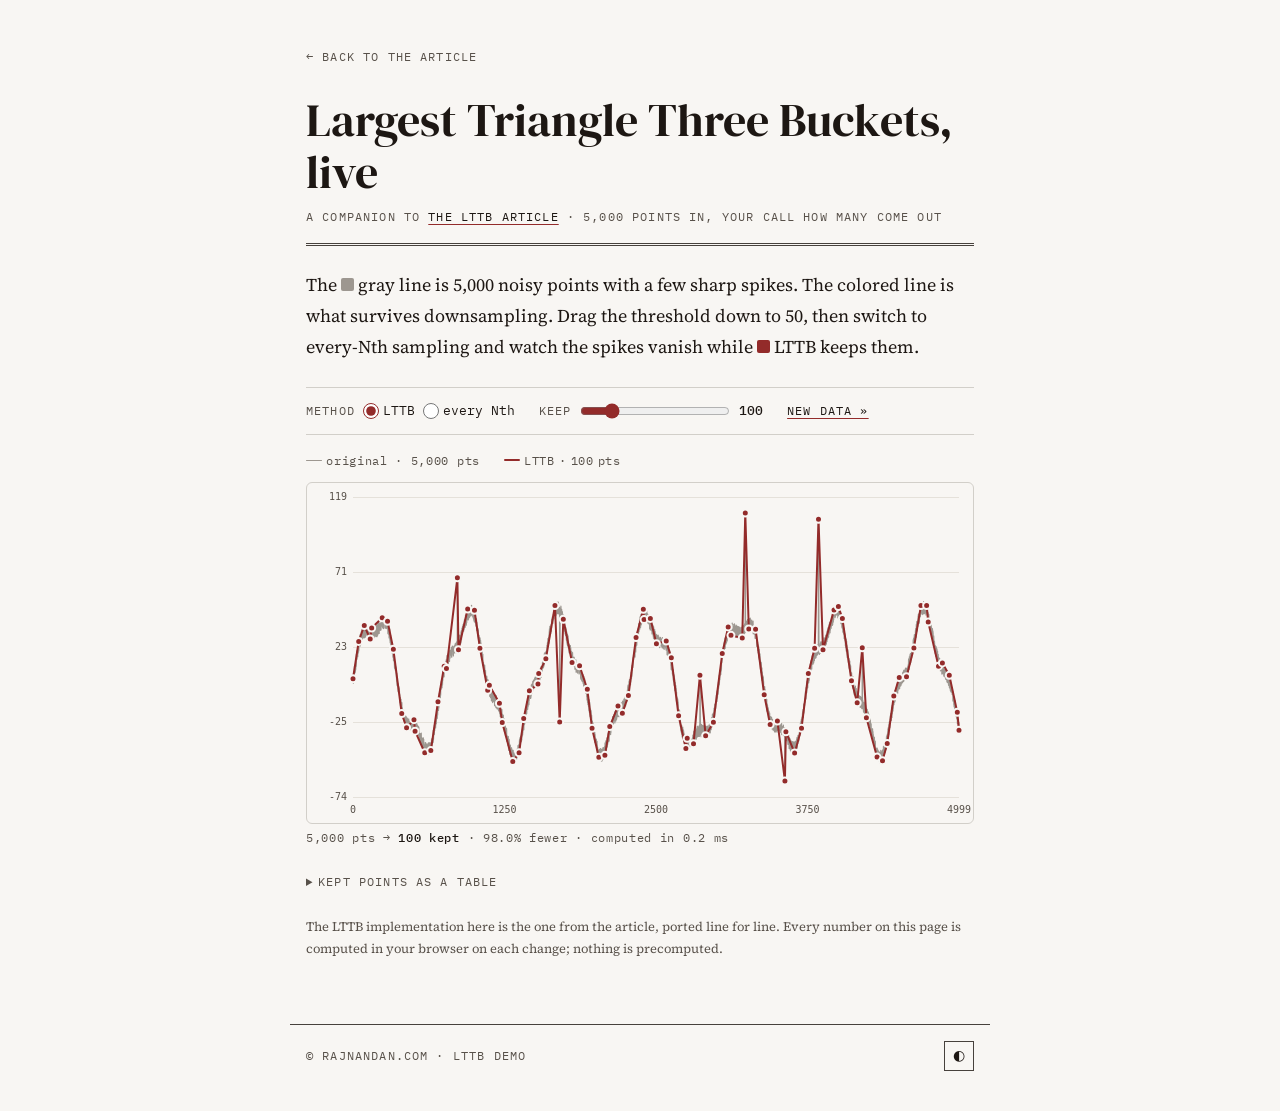
==== static/demos/lttb/index.html @ 4c00ee0b "Add interactive LTTB demo and de-slop the article - static/demos/lttb/: self-contained vanilla JS de" ====
<!doctype html>
<html lang="en">
<head>
<meta charset="utf-8" />
<meta name="viewport" content="width=device-width, initial-scale=1" />
<title>LTTB, live — Largest Triangle Three Buckets demo</title>
<meta name="description" content="Interactive demo of the Largest Triangle Three Buckets downsampling algorithm. Drag the threshold, switch methods, watch which points survive." />
<link rel="icon" href="/img/favicon-32x32.png" />
<script>
    // Match the blog's theme before first paint (serene stores "dark"/"light" under "theme").
    (function () {
        var t = null;
        try { t = localStorage.getItem("theme"); } catch (e) {}
        if (!t) t = matchMedia("(prefers-color-scheme: dark)").matches ? "dark" : "light";
        if (t === "dark") document.documentElement.classList.add("dark");
    })();
</script>
<link rel="preconnect" href="https://fonts.googleapis.com" />
<link rel="preconnect" href="https://fonts.gstatic.com" crossorigin />
<link
    href="https://fonts.googleapis.com/css2?family=DM+Serif+Display&family=Source+Serif+4:ital,opsz,wght@0,8..60,300..700;1,8..60,400&family=IBM+Plex+Mono:wght@400;500&display=swap"
    rel="stylesheet"
/>
<style>
    /* Hallmark · macrostructure: Long Document (demo variant) · genre: editorial · theme: Newsprint (design.md-managed)
     * nav: back-link masthead-lite · footer: Ft2 inline rule · enrichment: none — the chart IS the content
     * chart palette validated (dataviz six checks): light #932b2a/#00579a on #f8f6f3 · dark #cb6d64/#4e90d2 on #120f0b */
    /* Hallmark · pre-emit critique: P5 H4 E4 S4 R5 V4
     * contrast: pass (40–41) · slop: pass (42–45) · honest: pass (46) · chrome: pass (47)
     * tokens: pass (48) · responsive: pass (49) · icons: pass (30) · mobile: pass (34, 49, 50–57) */

    :root {
        --color-paper: oklch(97.5% 0.005 80);
        --color-paper-2: oklch(94.6% 0.007 80);
        --color-paper-raised: oklch(98.8% 0.005 80);
        --color-ink: oklch(21% 0.012 60);
        --color-ink-2: oklch(44% 0.014 70);
        --color-rule: oklch(85.5% 0.009 80);
        --color-rule-strong: oklch(38% 0.012 70);
        --color-accent: oklch(45% 0.14 25);
        --color-focus: oklch(50% 0.15 25);

        /* chart series — hex so canvas can read them; oklch equivalents in the stamp above */
        --chart-context: #9d9790;  /* original signal · oklch(68% 0.012 75) */
        --chart-lttb: #932b2a;     /* LTTB · the site oxblood · oklch(45% 0.14 25) */
        --chart-nth: #00579a;      /* every-Nth · oklch(45% 0.13 250) */
        --chart-label: #58514a;    /* axis tick text · oklch(44% 0.014 70) — 4.5:1+ on chart paper */
        --chart-grid: #e5e1da;
        --chart-paper: #f8f6f3;

        --font-display: "DM Serif Display", ui-serif, Georgia, serif;
        --font-body: "Source Serif 4", ui-serif, Georgia, serif;
        --font-mono: "IBM Plex Mono", ui-monospace, SFMono-Regular, monospace;

        --text-xs: 0.72rem;
        --text-sm: 0.8rem;
        --text-md: 1.2rem;

        --space-2xs: 0.25rem;
        --space-xs: 0.5rem;
        --space-sm: 0.75rem;
        --space-md: 1rem;
        --space-lg: 1.5rem;
        --space-xl: 2.5rem;
        --space-2xl: 4rem;

        --ease-out: cubic-bezier(0.16, 1, 0.3, 1);
        --dur-micro: 120ms;
        --dur-short: 220ms;
        --dur-long: 420ms;
        --rule-hair: 1px;
        --radius-img: 6px;
        --main-max-width: 700px;
    }

    .dark {
        --color-paper: oklch(17% 0.01 70);
        --color-paper-2: oklch(21% 0.012 72);
        --color-paper-raised: oklch(23% 0.012 72);
        --color-ink: oklch(92% 0.008 80);
        --color-ink-2: oklch(71% 0.012 78);
        --color-rule: oklch(33% 0.012 75);
        --color-rule-strong: oklch(76% 0.01 78);
        --color-accent: oklch(64% 0.12 27);
        --color-focus: oklch(68% 0.13 27);

        --chart-context: #625d56;  /* oklch(48% 0.012 75) */
        --chart-lttb: #cb6d64;     /* oklch(64% 0.12 27) */
        --chart-nth: #4e90d2;      /* oklch(64% 0.12 250) */
        --chart-label: #a6a199;    /* oklch(71% 0.012 78) */
        --chart-grid: #2b2622;
        --chart-paper: #120f0b;
    }

    * { box-sizing: border-box; margin: 0; }
    html, body { overflow-x: clip; }
    html { color-scheme: light dark; }
    body {
        background: var(--color-paper);
        color: var(--color-ink);
        font-family: var(--font-body);
        font-size: 18px;
        line-height: 1.72;
        transition: background var(--dur-short) var(--ease-out), color var(--dur-short) var(--ease-out);
    }

    main {
        max-width: var(--main-max-width);
        margin: 0 auto;
        padding: var(--space-xl) var(--space-md) var(--space-lg);
    }

    a { color: var(--color-ink); text-decoration: underline; text-decoration-color: var(--color-accent); text-underline-offset: 3px; text-decoration-thickness: 1px; }
    a:hover { color: var(--color-accent); text-decoration-thickness: 2px; }
    :focus-visible { outline: 2px solid var(--color-focus); outline-offset: 3px; }

    .backlink { font-family: var(--font-mono); font-size: var(--text-xs); letter-spacing: 0.1em; text-transform: uppercase; text-decoration: none; color: var(--color-ink-2); }
    .backlink:hover { color: var(--color-accent); text-decoration: underline; text-decoration-color: var(--color-accent); }

    header.masthead { margin-top: var(--space-lg); border-bottom: 3px double var(--color-rule-strong); padding-bottom: var(--space-md); }
    h1 { font-family: var(--font-display); font-weight: 400; font-style: normal; font-size: clamp(1.9rem, 5.4vw, 2.9rem); line-height: 1.12; overflow-wrap: anywhere; min-width: 0; }
    .dateline { font-family: var(--font-mono); font-size: var(--text-xs); letter-spacing: 0.1em; text-transform: uppercase; color: var(--color-ink-2); margin-top: var(--space-xs); }

    .lede { margin-top: var(--space-lg); }
    .lede .swatch { display: inline-block; width: 0.7em; height: 0.7em; border-radius: 2px; vertical-align: baseline; }

    /* — controls — */
    .controls {
        margin-top: var(--space-lg);
        border-top: var(--rule-hair) solid var(--color-rule);
        border-bottom: var(--rule-hair) solid var(--color-rule);
        padding: var(--space-sm) 0;
        display: flex;
        flex-wrap: wrap;
        align-items: center;
        gap: var(--space-xs) var(--space-lg);
        font-family: var(--font-mono);
        font-size: var(--text-sm);
    }
    .controls .group { display: flex; align-items: center; gap: var(--space-xs); min-width: 0; }
    .controls .lbl { font-size: var(--text-xs); letter-spacing: 0.1em; text-transform: uppercase; color: var(--color-ink-2); }
    .controls label.opt { display: inline-flex; align-items: center; gap: var(--space-2xs); cursor: pointer; }
    input[type="radio"] { accent-color: var(--color-accent); width: 1rem; height: 1rem; margin: 0; cursor: pointer; }
    input[type="range"] { accent-color: var(--color-accent); width: 150px; max-width: 38vw; margin: 0; cursor: pointer; }
    input[type="radio"]:disabled, input[type="range"]:disabled { cursor: not-allowed; opacity: 0.45; }
    #thVal { min-width: 3.2ch; text-align: right; font-weight: 500; }

    button.textlink {
        font-family: var(--font-mono); font-size: var(--text-xs); letter-spacing: 0.1em; text-transform: uppercase;
        background: none; border: none; padding: 0; cursor: pointer;
        color: var(--color-ink); text-decoration: underline; text-decoration-color: var(--color-accent);
        text-underline-offset: 3px; text-decoration-thickness: 1px;
    }
    button.textlink:hover { color: var(--color-accent); text-decoration-thickness: 2px; }
    button.textlink:active { color: var(--color-accent); }
    button.textlink:disabled { color: var(--color-ink-2); text-decoration-color: var(--color-ink-2); cursor: not-allowed; }

    /* — legend + stats — */
    .legend { display: flex; flex-wrap: wrap; gap: var(--space-2xs) var(--space-lg); margin-top: var(--space-md); font-family: var(--font-mono); font-size: var(--text-xs); letter-spacing: 0.06em; color: var(--color-ink-2); }
    .legend .key { display: inline-flex; align-items: center; gap: var(--space-2xs); }
    .legend .line { display: inline-block; width: 1.4em; height: 0; border-top: 2px solid; border-radius: 1px; }
    .legend .line.thin { border-top-width: 1.5px; }
    .stats { margin-top: var(--space-2xs); font-family: var(--font-mono); font-size: var(--text-xs); letter-spacing: 0.06em; color: var(--color-ink-2); }
    .stats strong { color: var(--color-ink); font-weight: 500; }

    /* — chart — */
    figure.chart { margin: var(--space-sm) 0 0; position: relative; border: var(--rule-hair) solid var(--color-rule); border-radius: var(--radius-img); background: var(--chart-paper); }
    #chart { display: block; width: 100%; height: 340px; border-radius: var(--radius-img); touch-action: pan-y; }
    #tooltip {
        position: absolute; pointer-events: none; display: none;
        background: var(--color-paper-raised); border: var(--rule-hair) solid var(--color-rule-strong); border-radius: 4px;
        padding: var(--space-2xs) var(--space-xs);
        font-family: var(--font-mono); font-size: var(--text-xs); line-height: 1.6; color: var(--color-ink); white-space: nowrap;
    }
    #tooltip .tt-kept { font-weight: 500; }

    /* — table view — */
    details.tableview { margin-top: var(--space-lg); font-family: var(--font-mono); font-size: var(--text-sm); }
    details.tableview summary { cursor: pointer; font-size: var(--text-xs); letter-spacing: 0.1em; text-transform: uppercase; color: var(--color-ink-2); }
    details.tableview summary:hover { color: var(--color-accent); }
    .tablewrap { max-height: 300px; overflow: auto; margin-top: var(--space-xs); border: var(--rule-hair) solid var(--color-rule); border-radius: 4px; }
    .tablewrap table { border-collapse: collapse; width: 100%; }
    .tablewrap th, .tablewrap td { text-align: right; padding: var(--space-2xs) var(--space-sm); border-bottom: var(--rule-hair) solid var(--color-rule); font-weight: 400; }
    .tablewrap th { position: sticky; top: 0; background: var(--color-paper-2); font-size: var(--text-xs); letter-spacing: 0.1em; text-transform: uppercase; color: var(--color-ink-2); }

    .note { margin-top: var(--space-lg); font-size: var(--text-sm); color: var(--color-ink-2); }

    /* — footer · Ft2 inline rule — */
    footer {
        max-width: var(--main-max-width); margin: var(--space-xl) auto 0;
        padding: var(--space-md) var(--space-md) var(--space-xl);
        border-top: var(--rule-hair) solid var(--color-rule-strong);
        display: flex; align-items: center; justify-content: space-between; gap: var(--space-md);
        font-family: var(--font-mono); font-size: var(--text-xs); letter-spacing: 0.1em; text-transform: uppercase; color: var(--color-ink-2);
    }
    footer a { color: var(--color-ink-2); text-decoration: none; }
    footer a:hover { color: var(--color-accent); text-decoration: underline; text-decoration-color: var(--color-accent); }
    #themeToggle {
        width: 1.9rem; height: 1.9rem; flex: none;
        background: none; border: var(--rule-hair) solid var(--color-rule-strong); border-radius: 0;
        color: var(--color-ink); font-size: 0.85rem; line-height: 1; cursor: pointer;
        transition: color var(--dur-micro) var(--ease-out);
    }
    #themeToggle:hover { color: var(--color-accent); }
    #themeToggle:active { color: var(--color-accent); border-color: var(--color-accent); }

    /* entrance — one orchestrated rise-in, nothing animates on scroll */
    @media (prefers-reduced-motion: no-preference) {
        .rise { animation: rise var(--dur-long) var(--ease-out) backwards; }
        .rise:nth-child(2) { animation-delay: 60ms; }
        .rise:nth-child(3) { animation-delay: 120ms; }
        @keyframes rise { from { opacity: 0; transform: translateY(10px); } }
    }
    @media (prefers-reduced-motion: reduce) {
        * { transition-duration: 150ms !important; animation: none !important; }
    }

    @media (max-width: 480px) {
        body { font-size: 17px; }
        #chart { height: 260px; }
        .controls { gap: var(--space-xs) var(--space-md); }
    }
</style>
</head>
<body>
<main>
    <a class="backlink" href="/posts/largest-triangle-three-buckets-downsampling/">&larr; Back to the article</a>

    <header class="masthead rise">
        <h1>Largest Triangle Three Buckets, live</h1>
        <p class="dateline">A companion to <a href="/posts/largest-triangle-three-buckets-downsampling/">the LTTB article</a> &middot; 5,000 points in, your call how many come out</p>
    </header>

    <p class="lede rise">The <span class="swatch" aria-hidden="true" style="background: var(--chart-context)"></span> gray line is 5,000 noisy points with a few sharp spikes. The colored line is what survives downsampling. Drag the threshold down to 50, then switch to every-Nth sampling and watch the spikes vanish while <span class="swatch" aria-hidden="true" style="background: var(--chart-lttb)"></span> LTTB keeps them.</p>

    <div class="controls rise" role="group" aria-label="Downsampling controls">
        <div class="group" role="radiogroup" aria-label="Method">
            <span class="lbl" id="methodLbl">Method</span>
            <label class="opt"><input type="radio" name="method" value="lttb" checked /> LTTB</label>
            <label class="opt"><input type="radio" name="method" value="nth" /> every&nbsp;Nth</label>
        </div>
        <div class="group">
            <label class="lbl" for="threshold">Keep</label>
            <input type="range" id="threshold" min="10" max="500" step="10" value="100" />
            <span id="thVal" aria-hidden="true">100</span>
        </div>
        <button class="textlink" id="regen" type="button">new data &raquo;</button>
    </div>

    <div class="legend" aria-hidden="true">
        <span class="key"><span class="line thin" style="border-color: var(--chart-context)"></span> original &middot; 5,000 pts</span>
        <span class="key" id="legendMethod"><span class="line" style="border-color: var(--chart-lttb)"></span> <span id="legendLabel">LTTB</span> &middot; <span id="legendCount">100</span> pts</span>
    </div>

    <figure class="chart">
        <canvas id="chart" role="img" aria-label="Line chart comparing the original series with its downsampled version"></canvas>
        <div id="tooltip"></div>
    </figure>
    <p class="stats" id="stats" aria-live="polite"></p>

    <details class="tableview">
        <summary>Kept points as a table</summary>
        <div class="tablewrap" tabindex="0">
            <table id="pointTable">
                <thead><tr><th scope="col">x (index)</th><th scope="col">y (value)</th></tr></thead>
                <tbody></tbody>
            </table>
        </div>
    </details>

    <p class="note">The LTTB implementation here is the one from the article, ported line for line. Every number on this page is computed in your browser on each change; nothing is precomputed.</p>
</main>

<footer>
    <span>&copy; <a href="/">rajnandan.com</a> &middot; LTTB demo</span>
    <button id="themeToggle" type="button" aria-label="Toggle dark mode">&#9680;</button>
</footer>

<script>
"use strict";

/* ------------------------------ algorithms ------------------------------ */

// Ported from the article's TypeScript, types dropped.
function largestTriangleThreeBuckets(data, threshold) {
    const dataLength = data.length;
    if (threshold >= dataLength) return data;
    if (threshold <= 2) return [data[0], data[dataLength - 1]];

    const sampled = [data[0]];
    const bucketSize = (dataLength - 2) / (threshold - 2);
    let a = 0;

    for (let i = 0; i < threshold - 2; i++) {
        let avgX = 0, avgY = 0;
        const avgRangeStart = Math.floor((i + 1) * bucketSize) + 1;
        const avgRangeEnd = Math.min(Math.floor((i + 2) * bucketSize) + 1, dataLength);
        const avgRangeLength = avgRangeEnd - avgRangeStart;
        for (let j = avgRangeStart; j < avgRangeEnd; j++) {
            avgX += data[j].x;
            avgY += data[j].y;
        }
        avgX /= avgRangeLength;
        avgY /= avgRangeLength;

        const rangeStart = Math.floor(i * bucketSize) + 1;
        const rangeEnd = Math.floor((i + 1) * bucketSize) + 1;
        const pointA = data[a];

        let maxArea = -1, maxAreaPoint = 0;
        for (let j = rangeStart; j < rangeEnd; j++) {
            const area = Math.abs(
                (pointA.x - avgX) * (data[j].y - pointA.y) -
                (pointA.x - data[j].x) * (avgY - pointA.y)
            ) * 0.5;
            if (area > maxArea) { maxArea = area; maxAreaPoint = j; }
        }
        sampled.push(data[maxAreaPoint]);
        a = maxAreaPoint;
    }
    sampled.push(data[dataLength - 1]);
    return sampled;
}

function everyNth(data, threshold) {
    const step = Math.ceil(data.length / threshold);
    const out = [];
    for (let i = 0; i < data.length; i += step) out.push(data[i]);
    if (out[out.length - 1] !== data[data.length - 1]) out.push(data[data.length - 1]);
    return out;
}

/* ------------------------------ data ------------------------------ */

function mulberry32(seed) {
    return function () {
        seed |= 0; seed = (seed + 0x6d2b79f5) | 0;
        let t = Math.imul(seed ^ (seed >>> 15), 1 | seed);
        t = (t + Math.imul(t ^ (t >>> 7), 61 | t)) ^ t;
        return ((t ^ (t >>> 14)) >>> 0) / 4294967296;
    };
}

const N = 5000;
function generate(seed) {
    const rnd = mulberry32(seed);
    const data = new Array(N);
    for (let i = 0; i < N; i++) {
        const y = Math.sin(i / 120) * 40 + Math.sin(i / 37) * 8 + (rnd() - 0.5) * 8;
        data[i] = { x: i, y };
    }
    // a handful of sharp spikes — the anomalies a dashboard must not hide
    const spikes = 7;
    for (let s = 0; s < spikes; s++) {
        const at = 100 + Math.floor(rnd() * (N - 200));
        const height = (30 + rnd() * 55) * (rnd() < 0.5 ? -1 : 1);
        const width = 2 + Math.floor(rnd() * 3);
        for (let w = 0; w < width; w++) {
            data[at + w].y += height * (1 - w / width);
        }
    }
    return data;
}

/* ------------------------------ state ------------------------------ */

let seed = 1923;                 // fixed first paint; "new data" reseeds
let data = generate(seed);
let method = "lttb";
let threshold = 100;
let sampled = [];
let computeMs = 0;

function resample() {
    const t0 = performance.now();
    sampled = method === "lttb"
        ? largestTriangleThreeBuckets(data, threshold)
        : everyNth(data, threshold);
    computeMs = performance.now() - t0;
}

/* ------------------------------ chart ------------------------------ */

const canvas = document.getElementById("chart");
const ctx = canvas.getContext("2d");
const tooltip = document.getElementById("tooltip");
const PAD = { top: 14, right: 14, bottom: 26, left: 46 };

function cssVar(name) {
    return getComputedStyle(document.documentElement).getPropertyValue(name).trim();
}

function extent() {
    let min = Infinity, max = -Infinity;
    for (const p of data) { if (p.y < min) min = p.y; if (p.y > max) max = p.y; }
    const pad = (max - min) * 0.06;
    return [min - pad, max + pad];
}

function draw() {
    const dpr = window.devicePixelRatio || 1;
    const w = canvas.clientWidth, h = canvas.clientHeight;
    if (canvas.width !== w * dpr || canvas.height !== h * dpr) {
        canvas.width = w * dpr; canvas.height = h * dpr;
    }
    ctx.setTransform(dpr, 0, 0, dpr, 0, 0);
    ctx.clearRect(0, 0, w, h);

    const [yMin, yMax] = extent();
    const px = x => PAD.left + (x / (N - 1)) * (w - PAD.left - PAD.right);
    const py = y => PAD.top + (1 - (y - yMin) / (yMax - yMin)) * (h - PAD.top - PAD.bottom);

    const gridColor = cssVar("--chart-grid");
    const inkFaint = cssVar("--chart-context");
    const methodColor = cssVar(method === "lttb" ? "--chart-lttb" : "--chart-nth");
    const paper = cssVar("--chart-paper");

    // recessive grid: 4 horizontal hairlines + mono labels, no spines
    ctx.font = "10px " + cssVar("--font-mono");
    ctx.fillStyle = cssVar("--chart-label");
    ctx.strokeStyle = gridColor;
    ctx.lineWidth = 1;
    const ticks = 4;
    for (let i = 0; i <= ticks; i++) {
        const v = yMin + ((yMax - yMin) * i) / ticks;
        const y = Math.round(py(v)) + 0.5;
        ctx.beginPath(); ctx.moveTo(PAD.left, y); ctx.lineTo(w - PAD.right, y); ctx.stroke();
        ctx.textAlign = "right"; ctx.textBaseline = "middle";
        ctx.fillText(v.toFixed(0), PAD.left - 6, y);
    }
    ctx.textAlign = "center"; ctx.textBaseline = "top";
    for (const xv of [0, 1250, 2500, 3750, 4999]) {
        ctx.fillText(String(xv), px(xv), h - PAD.bottom + 8);
    }

    // original series — thin context line
    ctx.strokeStyle = inkFaint;
    ctx.lineWidth = 1.25;
    ctx.beginPath();
    for (let i = 0; i < N; i++) {
        const X = px(data[i].x), Y = py(data[i].y);
        i === 0 ? ctx.moveTo(X, Y) : ctx.lineTo(X, Y);
    }
    ctx.stroke();

    // downsampled series — 2px line
    ctx.strokeStyle = methodColor;
    ctx.lineWidth = 2;
    ctx.lineJoin = "round";
    ctx.beginPath();
    for (let i = 0; i < sampled.length; i++) {
        const X = px(sampled[i].x), Y = py(sampled[i].y);
        i === 0 ? ctx.moveTo(X, Y) : ctx.lineTo(X, Y);
    }
    ctx.stroke();

    // markers with a paper ring, only while they stay readable
    if (sampled.length <= 220) {
        for (const p of sampled) {
            const X = px(p.x), Y = py(p.y);
            ctx.beginPath(); ctx.arc(X, Y, 3.5, 0, Math.PI * 2);
            ctx.fillStyle = methodColor; ctx.fill();
            ctx.lineWidth = 2; ctx.strokeStyle = paper; ctx.stroke();
        }
    }

    canvas.setAttribute("aria-label",
        "Line chart. Original series of 5,000 points drawn in gray; " +
        (method === "lttb" ? "LTTB" : "every-Nth") + " downsample of " +
        sampled.length + " points drawn on top.");
}

/* ------------------------------ tooltip ------------------------------ */

function nearestIndex(arr, x) {
    let lo = 0, hi = arr.length - 1;
    while (hi - lo > 1) {
        const mid = (lo + hi) >> 1;
        arr[mid].x < x ? (lo = mid) : (hi = mid);
    }
    return x - arr[lo].x <= arr[hi].x - x ? lo : hi;
}

canvas.addEventListener("pointermove", e => {
    const rect = canvas.getBoundingClientRect();
    const w = canvas.clientWidth;
    const frac = (e.clientX - rect.left - PAD.left) / (w - PAD.left - PAD.right);
    if (frac < 0 || frac > 1) { tooltip.style.display = "none"; return; }
    const x = Math.round(frac * (N - 1));
    const orig = data[x];
    const kept = sampled[nearestIndex(sampled, x)];
    tooltip.innerHTML =
        "x " + x +
        "<br />original " + orig.y.toFixed(1) +
        "<br /><span class=\"tt-kept\">kept x " + kept.x + " &middot; " + kept.y.toFixed(1) + "</span>";
    tooltip.style.display = "block";
    const tw = tooltip.offsetWidth;
    const left = Math.min(Math.max(e.clientX - rect.left + 12, 0), w - tw - 4);
    tooltip.style.left = left + "px";
    tooltip.style.top = (e.clientY - rect.top - tooltip.offsetHeight - 12) + "px";
});
canvas.addEventListener("pointerleave", () => { tooltip.style.display = "none"; });

/* ------------------------------ render ------------------------------ */

const statsEl = document.getElementById("stats");
const tbody = document.querySelector("#pointTable tbody");

function render() {
    resample();
    draw();
    const pct = (100 * (1 - sampled.length / N)).toFixed(1);
    statsEl.innerHTML =
        N.toLocaleString() + " pts &rarr; <strong>" + sampled.length.toLocaleString() +
        " kept</strong> &middot; " + pct + "% fewer &middot; computed in " +
        (computeMs < 0.05 ? "&lt;0.1" : computeMs.toFixed(1)) + " ms";
    document.getElementById("legendLabel").textContent = method === "lttb" ? "LTTB" : "every Nth";
    document.getElementById("legendCount").textContent = sampled.length;
    document.querySelector("#legendMethod .line").style.borderColor =
        "var(" + (method === "lttb" ? "--chart-lttb" : "--chart-nth") + ")";

    const rows = sampled.map(p => "<tr><td>" + p.x + "</td><td>" + p.y.toFixed(2) + "</td></tr>");
    tbody.innerHTML = rows.join("");
}

/* ------------------------------ controls ------------------------------ */

document.querySelectorAll("input[name=method]").forEach(r =>
    r.addEventListener("change", () => { method = r.value; render(); })
);
const slider = document.getElementById("threshold");
slider.addEventListener("input", () => {
    threshold = Number(slider.value);
    document.getElementById("thVal").textContent = threshold;
    render();
});
document.getElementById("regen").addEventListener("click", () => {
    seed = (Math.random() * 2 ** 31) | 0;
    data = generate(seed);
    render();
});
new ResizeObserver(() => draw()).observe(canvas);

document.getElementById("themeToggle").addEventListener("click", () => {
    const dark = document.documentElement.classList.toggle("dark");
    try { localStorage.setItem("theme", dark ? "dark" : "light"); } catch (e) {}
    draw();
});

/* self-check: first/last preserved, output length equals threshold */
(function () {
    const t = largestTriangleThreeBuckets(data, 100);
    console.assert(t.length === 100, "LTTB length");
    console.assert(t[0] === data[0] && t[t.length - 1] === data[N - 1], "LTTB endpoints");
})();

render();
</script>
</body>
</html>
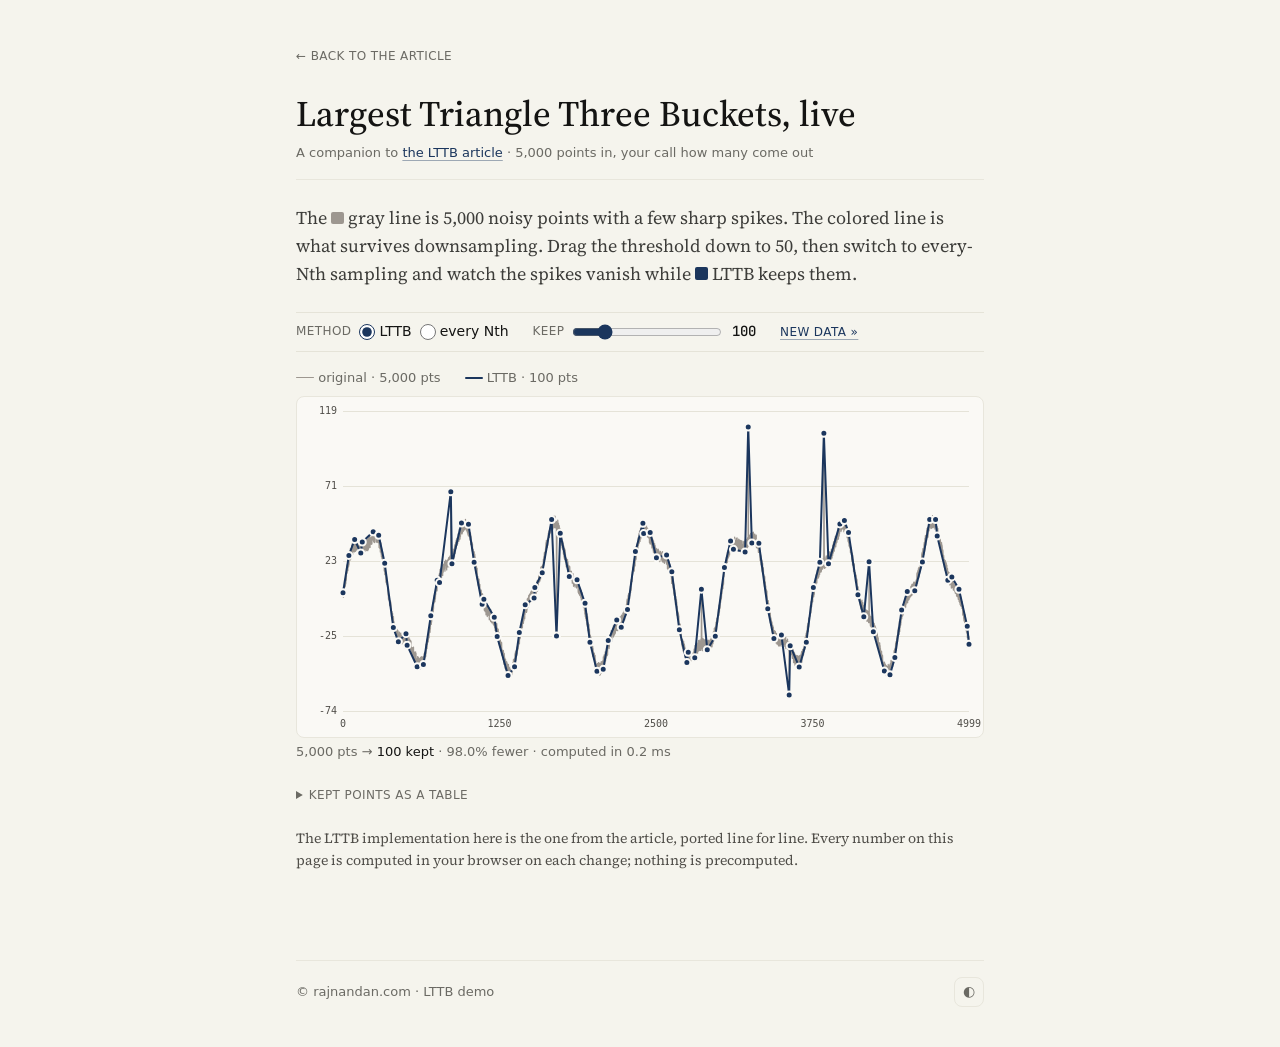
==== commit b18fff85: "updated readme" ====
--- a/static/demos/lttb/index.html
+++ b/static/demos/lttb/index.html
@@ -7,10 +7,11 @@
 <meta name="description" content="Interactive demo of the Largest Triangle Three Buckets downsampling algorithm. Drag the threshold, switch methods, watch which points survive." />
 <link rel="icon" href="/img/favicon-32x32.png" />
 <script>
-    // Match the blog's theme before first paint (serene stores "dark"/"light" under "theme").
+    // Match the blog's theme before first paint. Serene keeps "dark"/"light"
+    // under "theme" in sessionStorage, not localStorage.
     (function () {
         var t = null;
-        try { t = localStorage.getItem("theme"); } catch (e) {}
+        try { t = sessionStorage.getItem("theme"); } catch (e) {}
         if (!t) t = matchMedia("(prefers-color-scheme: dark)").matches ? "dark" : "light";
         if (t === "dark") document.documentElement.classList.add("dark");
     })();
@@ -18,90 +19,94 @@
 <link rel="preconnect" href="https://fonts.googleapis.com" />
 <link rel="preconnect" href="https://fonts.gstatic.com" crossorigin />
 <link
-    href="https://fonts.googleapis.com/css2?family=DM+Serif+Display&family=Source+Serif+4:ital,opsz,wght@0,8..60,300..700;1,8..60,400&family=IBM+Plex+Mono:wght@400;500&display=swap"
+    href="https://fonts.googleapis.com/css2?family=JetBrains+Mono:wght@400..500&family=Source+Serif+4:ital,opsz,wght@0,8..60,400..500;1,8..60,400&display=swap"
     rel="stylesheet"
 />
 <style>
-    /* Hallmark · macrostructure: Long Document (demo variant) · genre: editorial · theme: Newsprint (design.md-managed)
-     * nav: back-link masthead-lite · footer: Ft2 inline rule · enrichment: none — the chart IS the content
-     * chart palette validated (dataviz six checks): light #932b2a/#00579a on #f8f6f3 · dark #cb6d64/#4e90d2 on #120f0b */
-    /* Hallmark · pre-emit critique: P5 H4 E4 S4 R5 V4
-     * contrast: pass (40–41) · slop: pass (42–45) · honest: pass (46) · chrome: pass (47)
-     * tokens: pass (48) · responsive: pass (49) · icons: pass (30) · mobile: pass (34, 49, 50–57) */
+    /* LTTB demo · design system: Kami (紙) — see /design.md.
+     * Warm parchment, one ink-blue accent, one serif, flat surfaces.
+     * Chart series follow Kami's data palette: primary #1b365d, secondary
+     * #504e49, context warm gray. Canvas reads the --chart-* vars directly. */
 
     :root {
-        --color-paper: oklch(97.5% 0.005 80);
-        --color-paper-2: oklch(94.6% 0.007 80);
-        --color-paper-raised: oklch(98.8% 0.005 80);
-        --color-ink: oklch(21% 0.012 60);
-        --color-ink-2: oklch(44% 0.014 70);
-        --color-rule: oklch(85.5% 0.009 80);
-        --color-rule-strong: oklch(38% 0.012 70);
-        --color-accent: oklch(45% 0.14 25);
-        --color-focus: oklch(50% 0.15 25);
-
-        /* chart series — hex so canvas can read them; oklch equivalents in the stamp above */
-        --chart-context: #9d9790;  /* original signal · oklch(68% 0.012 75) */
-        --chart-lttb: #932b2a;     /* LTTB · the site oxblood · oklch(45% 0.14 25) */
-        --chart-nth: #00579a;      /* every-Nth · oklch(45% 0.13 250) */
-        --chart-label: #58514a;    /* axis tick text · oklch(44% 0.014 70) — 4.5:1+ on chart paper */
-        --chart-grid: #e5e1da;
-        --chart-paper: #f8f6f3;
-
-        --font-display: "DM Serif Display", ui-serif, Georgia, serif;
-        --font-body: "Source Serif 4", ui-serif, Georgia, serif;
-        --font-mono: "IBM Plex Mono", ui-monospace, SFMono-Regular, monospace;
-
-        --text-xs: 0.72rem;
-        --text-sm: 0.8rem;
-        --text-md: 1.2rem;
-
-        --space-2xs: 0.25rem;
-        --space-xs: 0.5rem;
-        --space-sm: 0.75rem;
-        --space-md: 1rem;
-        --space-lg: 1.5rem;
-        --space-xl: 2.5rem;
-        --space-2xl: 4rem;
-
-        --ease-out: cubic-bezier(0.16, 1, 0.3, 1);
-        --dur-micro: 120ms;
-        --dur-short: 220ms;
-        --dur-long: 420ms;
-        --rule-hair: 1px;
-        --radius-img: 6px;
-        --main-max-width: 700px;
+        --color-bg: #f5f4ed;
+        --color-surface: #faf9f5;
+        --color-control: #e8e6dc;
+        --color-text: #141413;
+        --color-text-2: #3d3d3a;
+        --color-text-3: #504e49;
+        --color-text-4: #6b6a64;
+        --color-border: #e8e6dc;
+        --color-border-soft: #e5e3d8;
+        --color-brand: #1b365d;
+        --color-brand-hover: #2d5a8a;
+
+        /* chart series — hex so canvas can read them */
+        --chart-context: #9d9790;  /* original signal · warm gray */
+        --chart-lttb: #1b365d;     /* LTTB · Kami primary series */
+        --chart-nth: #504e49;      /* every-Nth · Kami secondary series */
+        --chart-label: #504e49;    /* axis ticks · 7.5:1 on chart paper */
+        --chart-grid: #e5e3d8;
+        --chart-paper: #faf9f5;
+
+        --font-serif:
+            "Source Serif 4", Charter, Georgia, Palatino, "Times New Roman", serif;
+        --font-ui: system-ui, -apple-system, "Segoe UI", Helvetica, Arial, sans-serif;
+        --font-mono:
+            "JetBrains Mono", "SF Mono", "Fira Code", Consolas, Monaco, monospace;
+
+        --text-label: 12px;
+        --text-meta: 13px;
+        --text-small: 14px;
+        --text-h1: clamp(30px, 5vw, 36px);
+
+        --space-xs: 4px;
+        --space-sm: 8px;
+        --space-md: 16px;
+        --space-lg: 24px;
+        --space-xl: 40px;
+        --space-2xl: 64px;
+
+        --radius-sm: 2px;
+        --radius-lg: 8px;
+        --dur: 150ms;
+        --main-max-width: 720px;
     }
 
     .dark {
-        --color-paper: oklch(17% 0.01 70);
-        --color-paper-2: oklch(21% 0.012 72);
-        --color-paper-raised: oklch(23% 0.012 72);
-        --color-ink: oklch(92% 0.008 80);
-        --color-ink-2: oklch(71% 0.012 78);
-        --color-rule: oklch(33% 0.012 75);
-        --color-rule-strong: oklch(76% 0.01 78);
-        --color-accent: oklch(64% 0.12 27);
-        --color-focus: oklch(68% 0.13 27);
-
-        --chart-context: #625d56;  /* oklch(48% 0.012 75) */
-        --chart-lttb: #cb6d64;     /* oklch(64% 0.12 27) */
-        --chart-nth: #4e90d2;      /* oklch(64% 0.12 250) */
-        --chart-label: #a6a199;    /* oklch(71% 0.012 78) */
-        --chart-grid: #2b2622;
-        --chart-paper: #120f0b;
+        --color-bg: #141413;
+        --color-surface: #1c1b19;
+        --color-control: #30302e;
+        --color-text: #faf9f5;
+        --color-text-2: #d4d1c8;
+        --color-text-3: #b0aea5;
+        --color-text-4: #8f8d85;
+        --color-border: #302f2b;
+        --color-border-soft: #262521;
+        --color-brand: #7fa6ce;
+        --color-brand-hover: #a3c1e0;
+
+        --chart-context: #625d56;
+        --chart-lttb: #7fa6ce;
+        --chart-nth: #b0aea5;
+        --chart-label: #b0aea5;
+        --chart-grid: #302f2b;
+        --chart-paper: #1c1b19;
     }
 
     * { box-sizing: border-box; margin: 0; }
     html, body { overflow-x: clip; }
     html { color-scheme: light dark; }
     body {
-        background: var(--color-paper);
-        color: var(--color-ink);
-        font-family: var(--font-body);
+        background: var(--color-bg);
+        color: var(--color-text);
+        font-family: var(--font-serif);
         font-size: 18px;
-        line-height: 1.72;
-        transition: background var(--dur-short) var(--ease-out), color var(--dur-short) var(--ease-out);
+        line-height: 1.55;
+        letter-spacing: 0;
+        font-synthesis-weight: none;
+        -webkit-font-smoothing: antialiased;
+        transition: background var(--dur) ease, color var(--dur) ease;
     }
 
     main {
@@ -110,115 +115,203 @@
         padding: var(--space-xl) var(--space-md) var(--space-lg);
     }
 
-    a { color: var(--color-ink); text-decoration: underline; text-decoration-color: var(--color-accent); text-underline-offset: 3px; text-decoration-thickness: 1px; }
-    a:hover { color: var(--color-accent); text-decoration-thickness: 2px; }
-    :focus-visible { outline: 2px solid var(--color-focus); outline-offset: 3px; }
-
-    .backlink { font-family: var(--font-mono); font-size: var(--text-xs); letter-spacing: 0.1em; text-transform: uppercase; text-decoration: none; color: var(--color-ink-2); }
-    .backlink:hover { color: var(--color-accent); text-decoration: underline; text-decoration-color: var(--color-accent); }
-
-    header.masthead { margin-top: var(--space-lg); border-bottom: 3px double var(--color-rule-strong); padding-bottom: var(--space-md); }
-    h1 { font-family: var(--font-display); font-weight: 400; font-style: normal; font-size: clamp(1.9rem, 5.4vw, 2.9rem); line-height: 1.12; overflow-wrap: anywhere; min-width: 0; }
-    .dateline { font-family: var(--font-mono); font-size: var(--text-xs); letter-spacing: 0.1em; text-transform: uppercase; color: var(--color-ink-2); margin-top: var(--space-xs); }
-
-    .lede { margin-top: var(--space-lg); }
-    .lede .swatch { display: inline-block; width: 0.7em; height: 0.7em; border-radius: 2px; vertical-align: baseline; }
+    /* body links carry an underline: ink blue on near-black is 1.5:1, under
+     * the 3:1 a colour-only affordance needs */
+    a {
+        color: var(--color-brand);
+        text-decoration: underline;
+        text-decoration-color: color-mix(in srgb, var(--color-brand) 40%, transparent);
+        text-underline-offset: 3px;
+        text-decoration-thickness: 1px;
+    }
+    @media (hover: hover) {
+        a:hover { color: var(--color-brand-hover); text-decoration-color: currentColor; }
+    }
+    :focus-visible { outline: 2px solid var(--color-brand); outline-offset: 3px; }
+
+    /* — chrome: uppercase overlines in the UI sans, never mono — */
+    .backlink, .dateline, .controls .lbl, details.tableview summary,
+    .tablewrap th, footer, button.textlink {
+        font-family: var(--font-ui);
+        font-size: var(--text-label);
+        font-weight: 500;
+        letter-spacing: 0.4px;
+        text-transform: uppercase;
+    }
+
+    .backlink { color: var(--color-text-4); text-decoration: none; }
+    @media (hover: hover) { .backlink:hover { color: var(--color-brand); } }
+
+    header.masthead {
+        margin-top: var(--space-lg);
+        border-bottom: 1px solid var(--color-border);
+        padding-bottom: var(--space-md);
+    }
+    h1 {
+        font-family: var(--font-serif);
+        font-weight: 500;
+        font-style: normal;
+        font-size: var(--text-h1);
+        line-height: 1.2;
+        letter-spacing: 0;
+        overflow-wrap: break-word;
+        min-width: 0;
+    }
+    .dateline {
+        color: var(--color-text-4);
+        margin-top: var(--space-sm);
+        text-transform: none;
+        letter-spacing: 0;
+        font-size: var(--text-meta);
+    }
+
+    .lede { margin-top: var(--space-lg); color: var(--color-text-2); }
+    .lede .swatch {
+        display: inline-block; width: 0.7em; height: 0.7em;
+        border-radius: var(--radius-sm); vertical-align: baseline;
+    }
 
     /* — controls — */
     .controls {
         margin-top: var(--space-lg);
-        border-top: var(--rule-hair) solid var(--color-rule);
-        border-bottom: var(--rule-hair) solid var(--color-rule);
+        border-top: 1px solid var(--color-border-soft);
+        border-bottom: 1px solid var(--color-border-soft);
         padding: var(--space-sm) 0;
         display: flex;
         flex-wrap: wrap;
         align-items: center;
+        gap: var(--space-sm) var(--space-lg);
+        font-family: var(--font-ui);
+        font-size: var(--text-small);
+    }
+    .controls .group { display: flex; align-items: center; gap: var(--space-sm); min-width: 0; }
+    .controls .lbl { color: var(--color-text-4); }
+    .controls label.opt { display: inline-flex; align-items: center; gap: var(--space-xs); cursor: pointer; }
+    input[type="radio"] { accent-color: var(--color-brand); width: 1rem; height: 1rem; margin: 0; cursor: pointer; }
+    input[type="range"] { accent-color: var(--color-brand); width: 150px; max-width: 38vw; margin: 0; cursor: pointer; }
+    input[type="radio"]:disabled, input[type="range"]:disabled { cursor: not-allowed; opacity: 0.45; }
+    #thVal {
+        min-width: 3.2ch; text-align: right; font-weight: 500;
+        font-family: var(--font-mono); font-variant-numeric: lining-nums tabular-nums;
+    }
+
+    button.textlink {
+        background: none; border: none; padding: 0; cursor: pointer;
+        color: var(--color-brand);
+        text-decoration: underline;
+        text-decoration-color: color-mix(in srgb, var(--color-brand) 40%, transparent);
+        text-underline-offset: 3px; text-decoration-thickness: 1px;
+    }
+    @media (hover: hover) {
+        button.textlink:hover { color: var(--color-brand-hover); text-decoration-color: currentColor; }
+    }
+    button.textlink:disabled {
+        color: var(--color-text-4);
+        text-decoration-color: var(--color-text-4);
+        cursor: not-allowed;
+    }
+
+    /* — legend + stats — */
+    .legend {
+        display: flex; flex-wrap: wrap;
         gap: var(--space-xs) var(--space-lg);
-        font-family: var(--font-mono);
-        font-size: var(--text-sm);
-    }
-    .controls .group { display: flex; align-items: center; gap: var(--space-xs); min-width: 0; }
-    .controls .lbl { font-size: var(--text-xs); letter-spacing: 0.1em; text-transform: uppercase; color: var(--color-ink-2); }
-    .controls label.opt { display: inline-flex; align-items: center; gap: var(--space-2xs); cursor: pointer; }
-    input[type="radio"] { accent-color: var(--color-accent); width: 1rem; height: 1rem; margin: 0; cursor: pointer; }
-    input[type="range"] { accent-color: var(--color-accent); width: 150px; max-width: 38vw; margin: 0; cursor: pointer; }
-    input[type="radio"]:disabled, input[type="range"]:disabled { cursor: not-allowed; opacity: 0.45; }
-    #thVal { min-width: 3.2ch; text-align: right; font-weight: 500; }
-
-    button.textlink {
-        font-family: var(--font-mono); font-size: var(--text-xs); letter-spacing: 0.1em; text-transform: uppercase;
-        background: none; border: none; padding: 0; cursor: pointer;
-        color: var(--color-ink); text-decoration: underline; text-decoration-color: var(--color-accent);
-        text-underline-offset: 3px; text-decoration-thickness: 1px;
-    }
-    button.textlink:hover { color: var(--color-accent); text-decoration-thickness: 2px; }
-    button.textlink:active { color: var(--color-accent); }
-    button.textlink:disabled { color: var(--color-ink-2); text-decoration-color: var(--color-ink-2); cursor: not-allowed; }
-
-    /* — legend + stats — */
-    .legend { display: flex; flex-wrap: wrap; gap: var(--space-2xs) var(--space-lg); margin-top: var(--space-md); font-family: var(--font-mono); font-size: var(--text-xs); letter-spacing: 0.06em; color: var(--color-ink-2); }
-    .legend .key { display: inline-flex; align-items: center; gap: var(--space-2xs); }
+        margin-top: var(--space-md);
+        font-family: var(--font-ui); font-size: var(--text-meta);
+        color: var(--color-text-4);
+    }
+    .legend .key { display: inline-flex; align-items: center; gap: var(--space-xs); }
     .legend .line { display: inline-block; width: 1.4em; height: 0; border-top: 2px solid; border-radius: 1px; }
     .legend .line.thin { border-top-width: 1.5px; }
-    .stats { margin-top: var(--space-2xs); font-family: var(--font-mono); font-size: var(--text-xs); letter-spacing: 0.06em; color: var(--color-ink-2); }
-    .stats strong { color: var(--color-ink); font-weight: 500; }
+    .stats {
+        margin-top: var(--space-xs);
+        font-family: var(--font-ui); font-size: var(--text-meta);
+        font-variant-numeric: lining-nums tabular-nums;
+        color: var(--color-text-4);
+    }
+    .stats strong { color: var(--color-text); font-weight: 500; }
 
     /* — chart — */
-    figure.chart { margin: var(--space-sm) 0 0; position: relative; border: var(--rule-hair) solid var(--color-rule); border-radius: var(--radius-img); background: var(--chart-paper); }
-    #chart { display: block; width: 100%; height: 340px; border-radius: var(--radius-img); touch-action: pan-y; }
+    figure.chart {
+        margin: var(--space-sm) 0 0; position: relative;
+        border: 1px solid var(--color-border);
+        border-radius: var(--radius-lg);
+        background: var(--chart-paper);
+    }
+    #chart { display: block; width: 100%; height: 340px; border-radius: var(--radius-lg); touch-action: pan-y; }
     #tooltip {
         position: absolute; pointer-events: none; display: none;
-        background: var(--color-paper-raised); border: var(--rule-hair) solid var(--color-rule-strong); border-radius: 4px;
-        padding: var(--space-2xs) var(--space-xs);
-        font-family: var(--font-mono); font-size: var(--text-xs); line-height: 1.6; color: var(--color-ink); white-space: nowrap;
+        background: var(--color-surface);
+        border: 1px solid var(--color-border);
+        border-radius: var(--radius-lg);
+        padding: var(--space-xs) var(--space-sm);
+        font-family: var(--font-mono); font-size: var(--text-label); line-height: 1.5;
+        font-variant-numeric: lining-nums tabular-nums;
+        color: var(--color-text); white-space: nowrap;
     }
     #tooltip .tt-kept { font-weight: 500; }
 
     /* — table view — */
-    details.tableview { margin-top: var(--space-lg); font-family: var(--font-mono); font-size: var(--text-sm); }
-    details.tableview summary { cursor: pointer; font-size: var(--text-xs); letter-spacing: 0.1em; text-transform: uppercase; color: var(--color-ink-2); }
-    details.tableview summary:hover { color: var(--color-accent); }
-    .tablewrap { max-height: 300px; overflow: auto; margin-top: var(--space-xs); border: var(--rule-hair) solid var(--color-rule); border-radius: 4px; }
+    details.tableview { margin-top: var(--space-lg); }
+    details.tableview summary { cursor: pointer; color: var(--color-text-4); }
+    @media (hover: hover) { details.tableview summary:hover { color: var(--color-brand); } }
+    .tablewrap {
+        max-height: 300px; overflow: auto; margin-top: var(--space-sm);
+        border: 1px solid var(--color-border); border-radius: var(--radius-lg);
+    }
     .tablewrap table { border-collapse: collapse; width: 100%; }
-    .tablewrap th, .tablewrap td { text-align: right; padding: var(--space-2xs) var(--space-sm); border-bottom: var(--rule-hair) solid var(--color-rule); font-weight: 400; }
-    .tablewrap th { position: sticky; top: 0; background: var(--color-paper-2); font-size: var(--text-xs); letter-spacing: 0.1em; text-transform: uppercase; color: var(--color-ink-2); }
-
-    .note { margin-top: var(--space-lg); font-size: var(--text-sm); color: var(--color-ink-2); }
-
-    /* — footer · Ft2 inline rule — */
+    .tablewrap th, .tablewrap td {
+        text-align: right; padding: var(--space-xs) var(--space-md);
+        border-bottom: 1px solid var(--color-border-soft); font-weight: 400;
+    }
+    .tablewrap td {
+        font-family: var(--font-mono); font-size: var(--text-meta);
+        font-variant-numeric: lining-nums tabular-nums;
+    }
+    .tablewrap th {
+        position: sticky; top: 0;
+        background: var(--color-bg);
+        color: var(--color-text-4);
+        border-bottom: 1px solid var(--color-border);
+    }
+
+    .note { margin-top: var(--space-lg); font-size: var(--text-small); color: var(--color-text-3); }
+
+    /* — footer — */
     footer {
-        max-width: var(--main-max-width); margin: var(--space-xl) auto 0;
-        padding: var(--space-md) var(--space-md) var(--space-xl);
-        border-top: var(--rule-hair) solid var(--color-rule-strong);
+        /* inset to main's content edge so the closing rule shares the
+         * same left and right edge as every other rule on the page */
+        max-width: calc(var(--main-max-width) - 2 * var(--space-md));
+        margin: var(--space-2xl) auto 0;
+        padding: var(--space-md) 0 var(--space-xl);
+        border-top: 1px solid var(--color-border);
         display: flex; align-items: center; justify-content: space-between; gap: var(--space-md);
-        font-family: var(--font-mono); font-size: var(--text-xs); letter-spacing: 0.1em; text-transform: uppercase; color: var(--color-ink-2);
-    }
-    footer a { color: var(--color-ink-2); text-decoration: none; }
-    footer a:hover { color: var(--color-accent); text-decoration: underline; text-decoration-color: var(--color-accent); }
+        color: var(--color-text-4);
+        text-transform: none;
+        letter-spacing: 0;
+        font-size: var(--text-meta);
+    }
+    footer a { color: var(--color-text-4); text-decoration: none; }
+    @media (hover: hover) { footer a:hover { color: var(--color-brand); } }
     #themeToggle {
         width: 1.9rem; height: 1.9rem; flex: none;
-        background: none; border: var(--rule-hair) solid var(--color-rule-strong); border-radius: 0;
-        color: var(--color-ink); font-size: 0.85rem; line-height: 1; cursor: pointer;
-        transition: color var(--dur-micro) var(--ease-out);
-    }
-    #themeToggle:hover { color: var(--color-accent); }
-    #themeToggle:active { color: var(--color-accent); border-color: var(--color-accent); }
-
-    /* entrance — one orchestrated rise-in, nothing animates on scroll */
-    @media (prefers-reduced-motion: no-preference) {
-        .rise { animation: rise var(--dur-long) var(--ease-out) backwards; }
-        .rise:nth-child(2) { animation-delay: 60ms; }
-        .rise:nth-child(3) { animation-delay: 120ms; }
-        @keyframes rise { from { opacity: 0; transform: translateY(10px); } }
-    }
+        background: none;
+        border: 1px solid var(--color-border);
+        border-radius: var(--radius-lg);
+        color: var(--color-text-4); font-size: 0.85rem; line-height: 1; cursor: pointer;
+        transition: color var(--dur) ease, border-color var(--dur) ease;
+    }
+    @media (hover: hover) {
+        #themeToggle:hover { color: var(--color-brand); border-color: var(--color-brand); }
+    }
+
     @media (prefers-reduced-motion: reduce) {
-        * { transition-duration: 150ms !important; animation: none !important; }
+        * { transition-duration: 0ms !important; animation: none !important; }
     }
 
     @media (max-width: 480px) {
-        body { font-size: 17px; }
+        body { font-size: 16px; }
         #chart { height: 260px; }
-        .controls { gap: var(--space-xs) var(--space-md); }
+        .controls { gap: var(--space-sm) var(--space-md); }
     }
 </style>
 </head>
@@ -226,14 +319,14 @@
 <main>
     <a class="backlink" href="/posts/largest-triangle-three-buckets-downsampling/">&larr; Back to the article</a>
 
-    <header class="masthead rise">
+    <header class="masthead">
         <h1>Largest Triangle Three Buckets, live</h1>
         <p class="dateline">A companion to <a href="/posts/largest-triangle-three-buckets-downsampling/">the LTTB article</a> &middot; 5,000 points in, your call how many come out</p>
     </header>
 
-    <p class="lede rise">The <span class="swatch" aria-hidden="true" style="background: var(--chart-context)"></span> gray line is 5,000 noisy points with a few sharp spikes. The colored line is what survives downsampling. Drag the threshold down to 50, then switch to every-Nth sampling and watch the spikes vanish while <span class="swatch" aria-hidden="true" style="background: var(--chart-lttb)"></span> LTTB keeps them.</p>
-
-    <div class="controls rise" role="group" aria-label="Downsampling controls">
+    <p class="lede">The <span class="swatch" aria-hidden="true" style="background: var(--chart-context)"></span> gray line is 5,000 noisy points with a few sharp spikes. The colored line is what survives downsampling. Drag the threshold down to 50, then switch to every-Nth sampling and watch the spikes vanish while <span class="swatch" aria-hidden="true" style="background: var(--chart-lttb)"></span> LTTB keeps them.</p>
+
+    <div class="controls" role="group" aria-label="Downsampling controls">
         <div class="group" role="radiogroup" aria-label="Method">
             <span class="lbl" id="methodLbl">Method</span>
             <label class="opt"><input type="radio" name="method" value="lttb" checked /> LTTB</label>
@@ -543,7 +636,7 @@
 
 document.getElementById("themeToggle").addEventListener("click", () => {
     const dark = document.documentElement.classList.toggle("dark");
-    try { localStorage.setItem("theme", dark ? "dark" : "light"); } catch (e) {}
+    try { sessionStorage.setItem("theme", dark ? "dark" : "light"); } catch (e) {}
     draw();
 });
 
